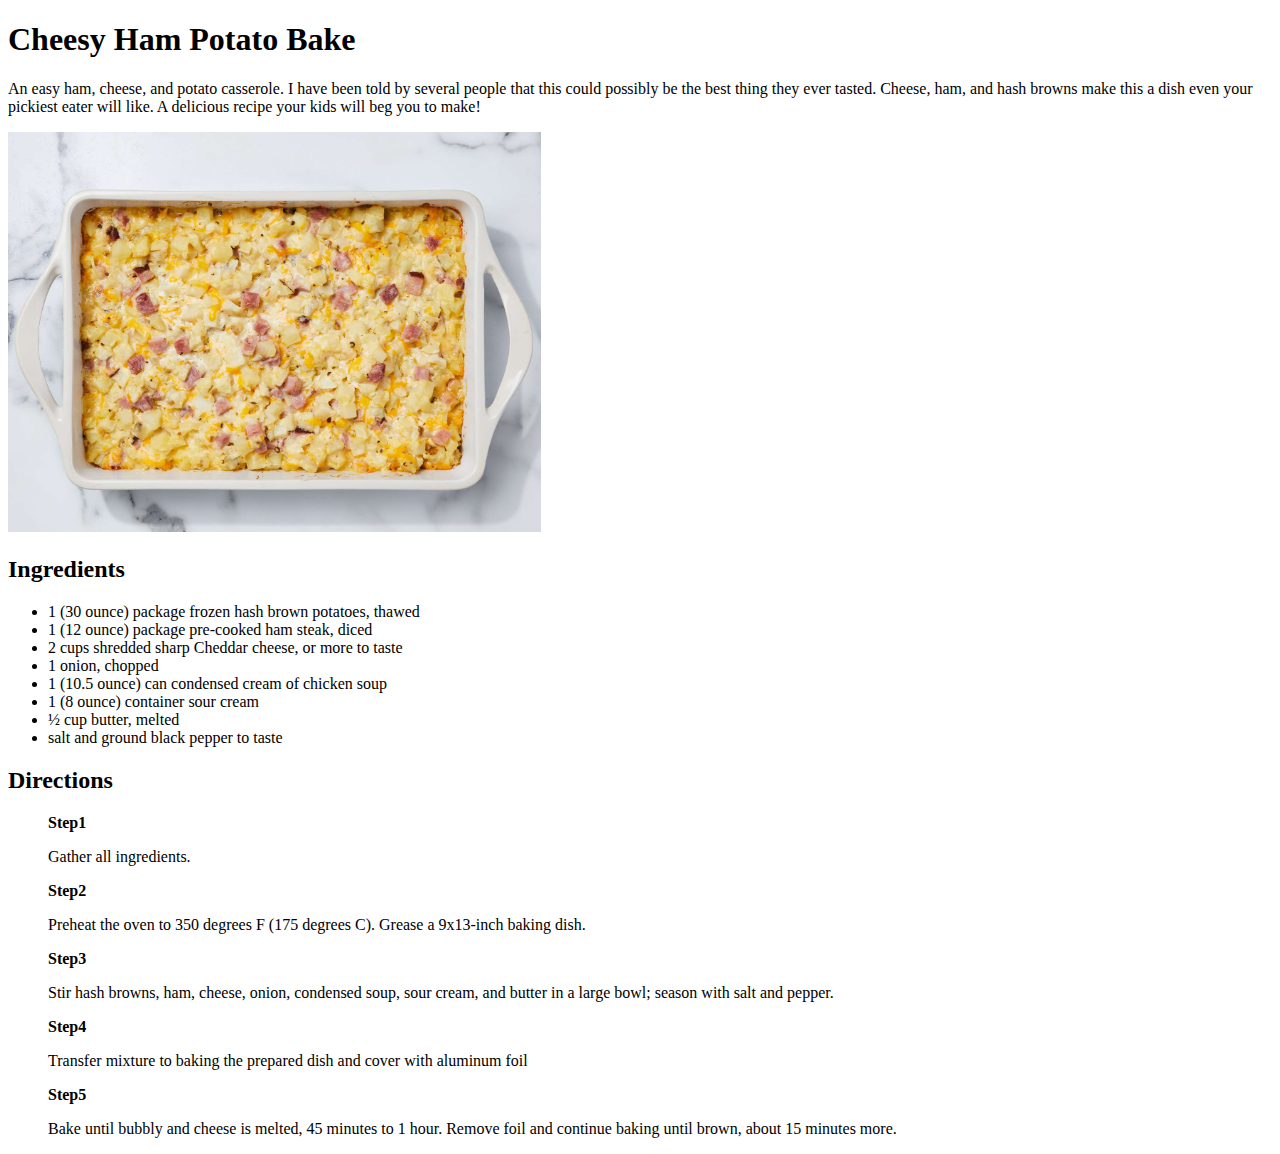
==== recipes/cheesy-ham-potato.html @ 169069f2 "Added new links recipe in index.html that has same format as lasagna.html and added new multiple ima" ====
<!DOCTYPE html>
<html lang="en">
<head>
	<meta charset="UTF-8">
	<meta name="viewport" content="width=device-width, initial-scale=1.0">
	<title>Cheesy ham potato</title>

	<style>

		img {
			height: 400px;
		}

		ol li {
			list-style-type: none;
		}

	</style>

</head>
<body>
	<h1>Cheesy Ham Potato Bake</h1>
	
	<p>
		An easy ham, cheese, and potato casserole. 
		I have been told by several people that this could possibly be the best thing they ever tasted. Cheese, ham, and hash browns make this a dish even your pickiest eater will like. 
		A delicious recipe your kids will beg you to make!
	</p>

	<img src="../images/cheesy-potato.jpg">

	<h2>Ingredients</h2>

	<ul>
		<li>1 (30 ounce) package frozen hash brown potatoes, thawed</li>
		<li>1 (12 ounce) package pre-cooked ham steak, diced</li>
		<li>2 cups shredded sharp Cheddar cheese, or more to taste</li>
		<li>1 onion, chopped</li>
		<li>1 (10.5 ounce) can condensed cream of chicken soup</li>
		<li>1 (8 ounce) container sour cream</li>
		<li>½ cup butter, melted</li>
		<li>salt and ground black pepper to taste</li>
	</ul>

	<h2>Directions</h2>

	<ol>
		<li>
			<strong>Step1</strong>
			<p>Gather all ingredients.</p>
		</li>
		<li>
			<strong>Step2</strong>
			<p>Preheat the oven to 350 degrees F (175 degrees C). Grease a 9x13-inch baking dish.</p>
		</li>
		<li>
			<strong>Step3</strong>
			<p>
				Stir hash browns, ham, cheese, onion, condensed soup, sour cream,
				and butter in a large bowl; season with salt and pepper.
			</p>
		</li>
		<li>
			<strong>Step4</strong>
			<p>Transfer mixture to baking the prepared  dish and cover with aluminum foil</p>
		</li>
		<li>
			<strong>Step5</strong>
			<p>
				Bake until bubbly and cheese is melted, 45 minutes to 1 hour.
				Remove foil and continue baking until brown, about 15 minutes more.
			</p>
		</li>
	</ol>

</body>
</html>
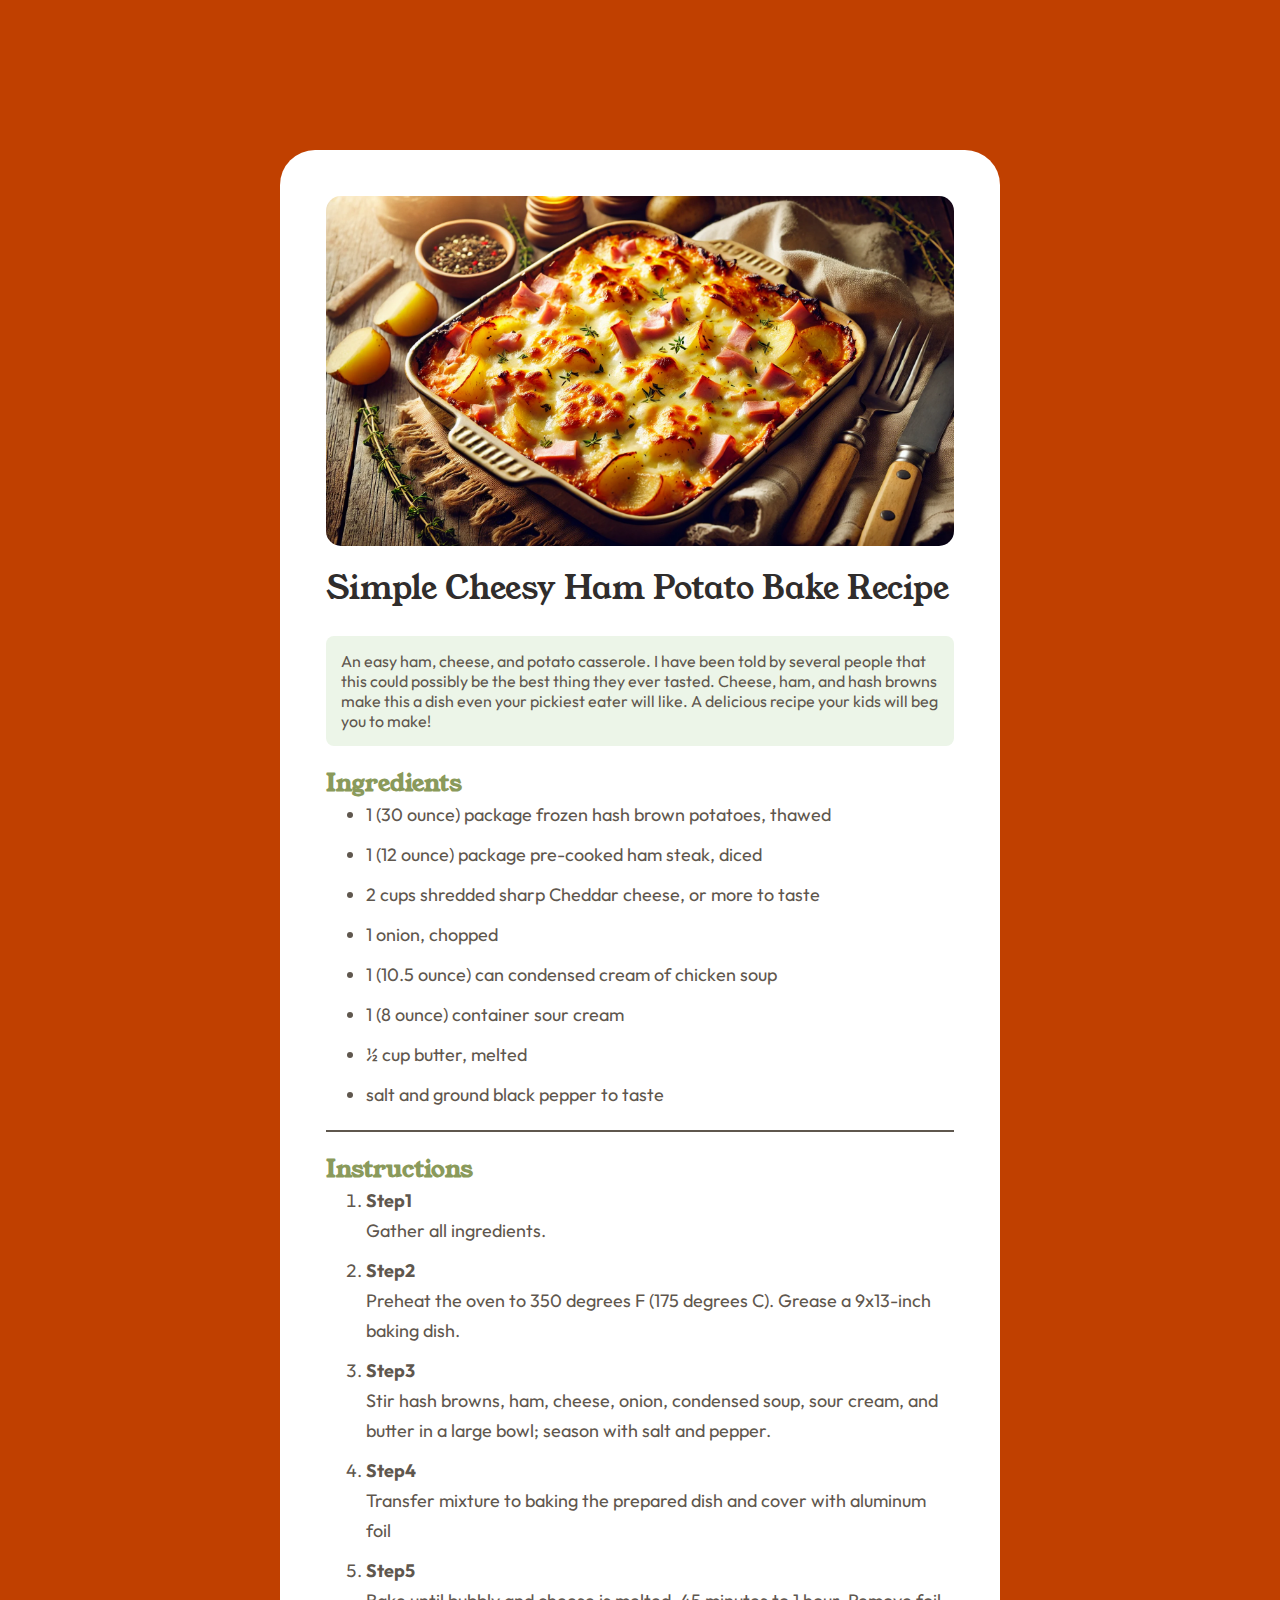
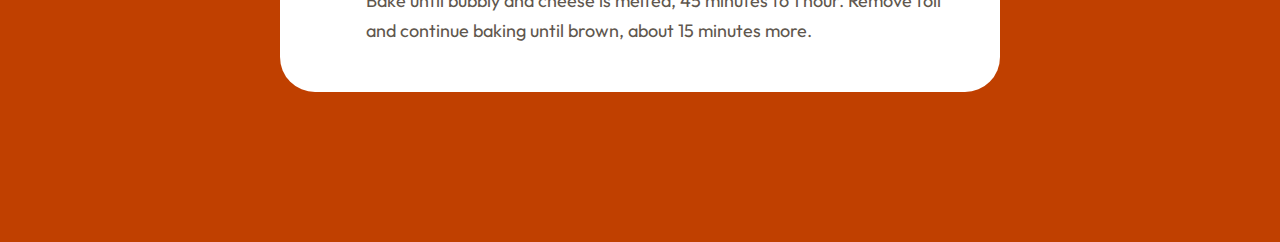
==== commit 10fc24cd: "modified chicken-recipe page and cheesy-ham page and added ai generated image from chatgpt" ====
--- a/recipes/cheesy-ham-potato.html
+++ b/recipes/cheesy-ham-potato.html
@@ -3,75 +3,84 @@
 <head>
 	<meta charset="UTF-8">
 	<meta name="viewport" content="width=device-width, initial-scale=1.0">
+	<link rel="stylesheet" href="styles/cheesyham.css">
+	<link rel="preconnect" href="https://fonts.googleapis.com">
+  <link rel="preconnect" href="https://fonts.gstatic.com" crossorigin>
+  <link href="https://fonts.googleapis.com/css2?family=Roboto:ital,wght@0,100;0,300;0,400;0,500;0,700;0,900;1,100;1,300;1,400;1,500;1,700;1,900&family=Young+Serif&display=swap" rel="stylesheet">
+	<link rel="preconnect" href="https://fonts.googleapis.com">
+	<link rel="preconnect" href="https://fonts.googleapis.com">
+	<link rel="preconnect" href="https://fonts.gstatic.com" crossorigin>
+	<link href="https://fonts.googleapis.com/css2?family=Outfit:wght@100..900&family=Poppins:ital,wght@0,100;0,200;0,300;0,400;0,500;0,600;0,700;0,800;0,900;1,100;1,200;1,300;1,400;1,500;1,600;1,700;1,800;1,900&family=Roboto:ital,wght@0,100;0,300;0,400;0,500;0,700;0,900;1,100;1,300;1,400;1,500;1,700;1,900&family=Young+Serif&display=swap" rel="stylesheet">
 	<title>Cheesy ham potato</title>
-
-	<style>
-
-		img {
-			height: 400px;
-		}
-
-		ol li {
-			list-style-type: none;
-		}
-
-	</style>
-
 </head>
 <body>
-	<h1>Cheesy Ham Potato Bake</h1>
-	
-	<p>
-		An easy ham, cheese, and potato casserole. 
-		I have been told by several people that this could possibly be the best thing they ever tasted. Cheese, ham, and hash browns make this a dish even your pickiest eater will like. 
-		A delicious recipe your kids will beg you to make!
-	</p>
-
-	<img src="../images/cheesy-potato.jpg">
-
-	<h2>Ingredients</h2>
-
-	<ul>
-		<li>1 (30 ounce) package frozen hash brown potatoes, thawed</li>
-		<li>1 (12 ounce) package pre-cooked ham steak, diced</li>
-		<li>2 cups shredded sharp Cheddar cheese, or more to taste</li>
-		<li>1 onion, chopped</li>
-		<li>1 (10.5 ounce) can condensed cream of chicken soup</li>
-		<li>1 (8 ounce) container sour cream</li>
-		<li>½ cup butter, melted</li>
-		<li>salt and ground black pepper to taste</li>
-	</ul>
-
-	<h2>Directions</h2>
-
-	<ol>
-		<li>
-			<strong>Step1</strong>
-			<p>Gather all ingredients.</p>
-		</li>
-		<li>
-			<strong>Step2</strong>
-			<p>Preheat the oven to 350 degrees F (175 degrees C). Grease a 9x13-inch baking dish.</p>
-		</li>
-		<li>
-			<strong>Step3</strong>
-			<p>
-				Stir hash browns, ham, cheese, onion, condensed soup, sour cream,
-				and butter in a large bowl; season with salt and pepper.
+	<div class="content-recipe">
+		<div class="img-wrapper">
+			<img class="cheesy-ham" src="../images/cheesy-ham2.webp">
+		</div>
+		<div class="texts">
+			<h1 class="title"> Simple Cheesy Ham Potato Bake Recipe</h1>
+			<p class="description">
+				An easy ham, cheese, and potato casserole.
+				I have been told by several people that this could possibly be the best thing they ever tasted. Cheese, ham, and hash browns make this a dish even your pickiest eater will like.
+				A delicious recipe your kids will beg you to make!
 			</p>
-		</li>
-		<li>
-			<strong>Step4</strong>
-			<p>Transfer mixture to baking the prepared  dish and cover with aluminum foil</p>
-		</li>
-		<li>
-			<strong>Step5</strong>
-			<p>
-				Bake until bubbly and cheese is melted, 45 minutes to 1 hour.
-				Remove foil and continue baking until brown, about 15 minutes more.
-			</p>
-		</li>
-	</ol>
+			<div class="ingredients-container">
+				<h2 class="title-2">Ingredients</h2>
+				<ul>
+					<li>1 (30 ounce) package frozen hash brown potatoes, thawed</li>
+					<li>1 (12 ounce) package pre-cooked ham steak, diced</li>
+					<li>2 cups shredded sharp Cheddar cheese, or more to taste</li>
+					<li>1 onion, chopped</li>
+					<li>1 (10.5 ounce) can condensed cream of chicken soup</li>
+					<li>1 (8 ounce) container sour cream</li>
+					<li>½ cup butter, melted</li>
+					<li>salt and ground black pepper to taste</li>
+				</ul>
+			</div>
+			<div class="instruction-container">
+				<h2 class="title-3">Instructions</h2>
+				<ol>
+					<li>
+						<div class="li-container">
+							<strong>Step1</strong>
+							<p>Gather all ingredients.</p>
+						</div>
+					</li>
+					<li>
+						<div class="li-container">
+							<strong>Step2</strong>
+							<p>Preheat the oven to 350 degrees F (175 degrees C). Grease a 9x13-inch baking dish.</p>
+						</div>
+					</li>
+					<li>
+						<div class="li-container">
+							<strong>Step3</strong>
+							<p>
+								Stir hash browns, ham, cheese, onion, condensed soup, sour cream,
+								and butter in a large bowl; season with salt and pepper.
+							</p>
+						</div>
+					</li>
+					<li>
+						<div class="li-container">
+							<strong>Step4</strong>
+							<p>Transfer mixture to baking the prepared  dish and cover with aluminum foil</p>
+						</div>
+					</li>
+					<li>
+						<div class="li-container">
+							<strong>Step5</strong>
+							<p>
+								Bake until bubbly and cheese is melted, 45 minutes to 1 hour.
+								Remove foil and continue baking until brown, about 15 minutes more.
+							</p>
+						</div>
+					</li>
+				</ol>
+			</div>
+		</div>
+	</div>
 
 </body>
 </html>--- a/recipes/styles/cheesyham.css
+++ b/recipes/styles/cheesyham.css
@@ -0,0 +1,100 @@
+* {
+  box-sizing: border-box;
+  font-family: outfit;
+  margin: 0;
+}
+
+body {
+  display: flex;
+  justify-content: center;
+  background-color: #C04000;
+
+  margin: 150px 0px 150px 0px;
+}
+
+.content-recipe {
+  display: flex;
+  flex-direction: column;
+
+  width: 720px;
+  padding: 46px;  
+  border-radius: 35px;
+  background-color: white;
+}
+
+.img-wrapper {
+  display: flex;
+  justify-content: center;
+  height: 350px;
+
+  margin-bottom: 20px;
+}
+
+.cheesy-ham {
+  width: 100%;
+  height: 100%;
+  border-radius: 15px;
+}
+
+.title {
+  font-family: "young serif";
+  font-weight: 500;
+  margin-bottom: 25px;
+  color: hsl(24, 5%, 18%);
+}
+
+.description {
+  padding: 15px;
+  color: hsl(30, 10%, 34%);
+  margin-bottom: 20px;
+  border-radius: 8px;
+  background-color: #ecf5e8;
+}
+
+ul, ol {
+  display: flex;
+  flex-direction: column;
+  row-gap: 10px;
+}
+
+li {
+  font-size: 18px;
+  line-height: 30px;
+  color: hsl(30, 10%, 34%);
+}
+
+.ingredients-container {
+  padding-bottom: 20px;
+  margin-bottom: 20px;
+  border-bottom: 2px solid hsl(30, 10%, 34%);
+}
+
+.title-2,
+.title-3 {
+  font-family: "young serif";
+  color: #8A9A5B;
+}
+
+@media screen and (max-width: 600px){
+  body {
+    margin: 10px 30px;
+  }
+
+  .content-recipe {
+    padding: 0px;
+    border-radius: 0;
+  }
+
+  .img-wrapper {
+    height: 240px;
+  }
+
+  .cheesy-ham {
+    border-radius: 0px;
+    width: 100%;
+  }
+
+  .texts {
+    padding: 26px;
+  }
+}